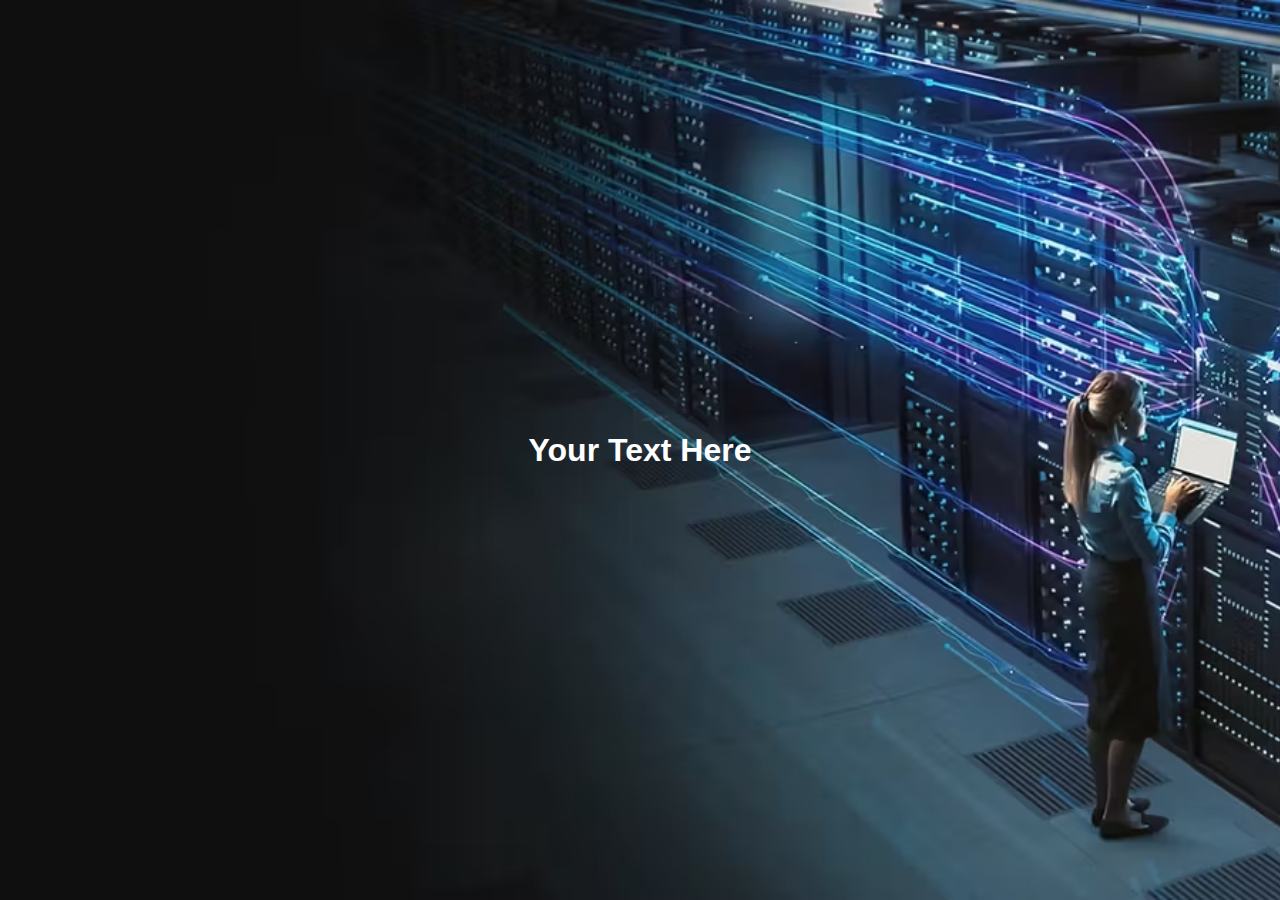
==== sam.html @ 27994e37 "first commit" ====
<!DOCTYPE html>
<html lang="en">
<head>
    <meta charset="UTF-8">
    <meta name="viewport" content="width=device-width, initial-scale=1.0">
    <title>Text on Background Image</title>
    <style>
        body {
            margin: 0;
            padding: 0;
            font-family: Arial, sans-serif;
        }
        .background {
            position: relative;
            width: 100%;
            height: 100vh;
            background: url('./IMAGES/bgimage.jpg') no-repeat center center/cover;
            display: flex;
            align-items: center;
            justify-content: center;
            color: white;
            text-align: center;
        }
        
        
        .text {
            position: relative;
            font-size: 2rem;
            font-weight: bold;
        }
    </style>
</head>
<body>
    <div class="background">
        <div class="overlay"></div>
        <div class="text">Your Text Here</div>
    </div>
</body>
</html>
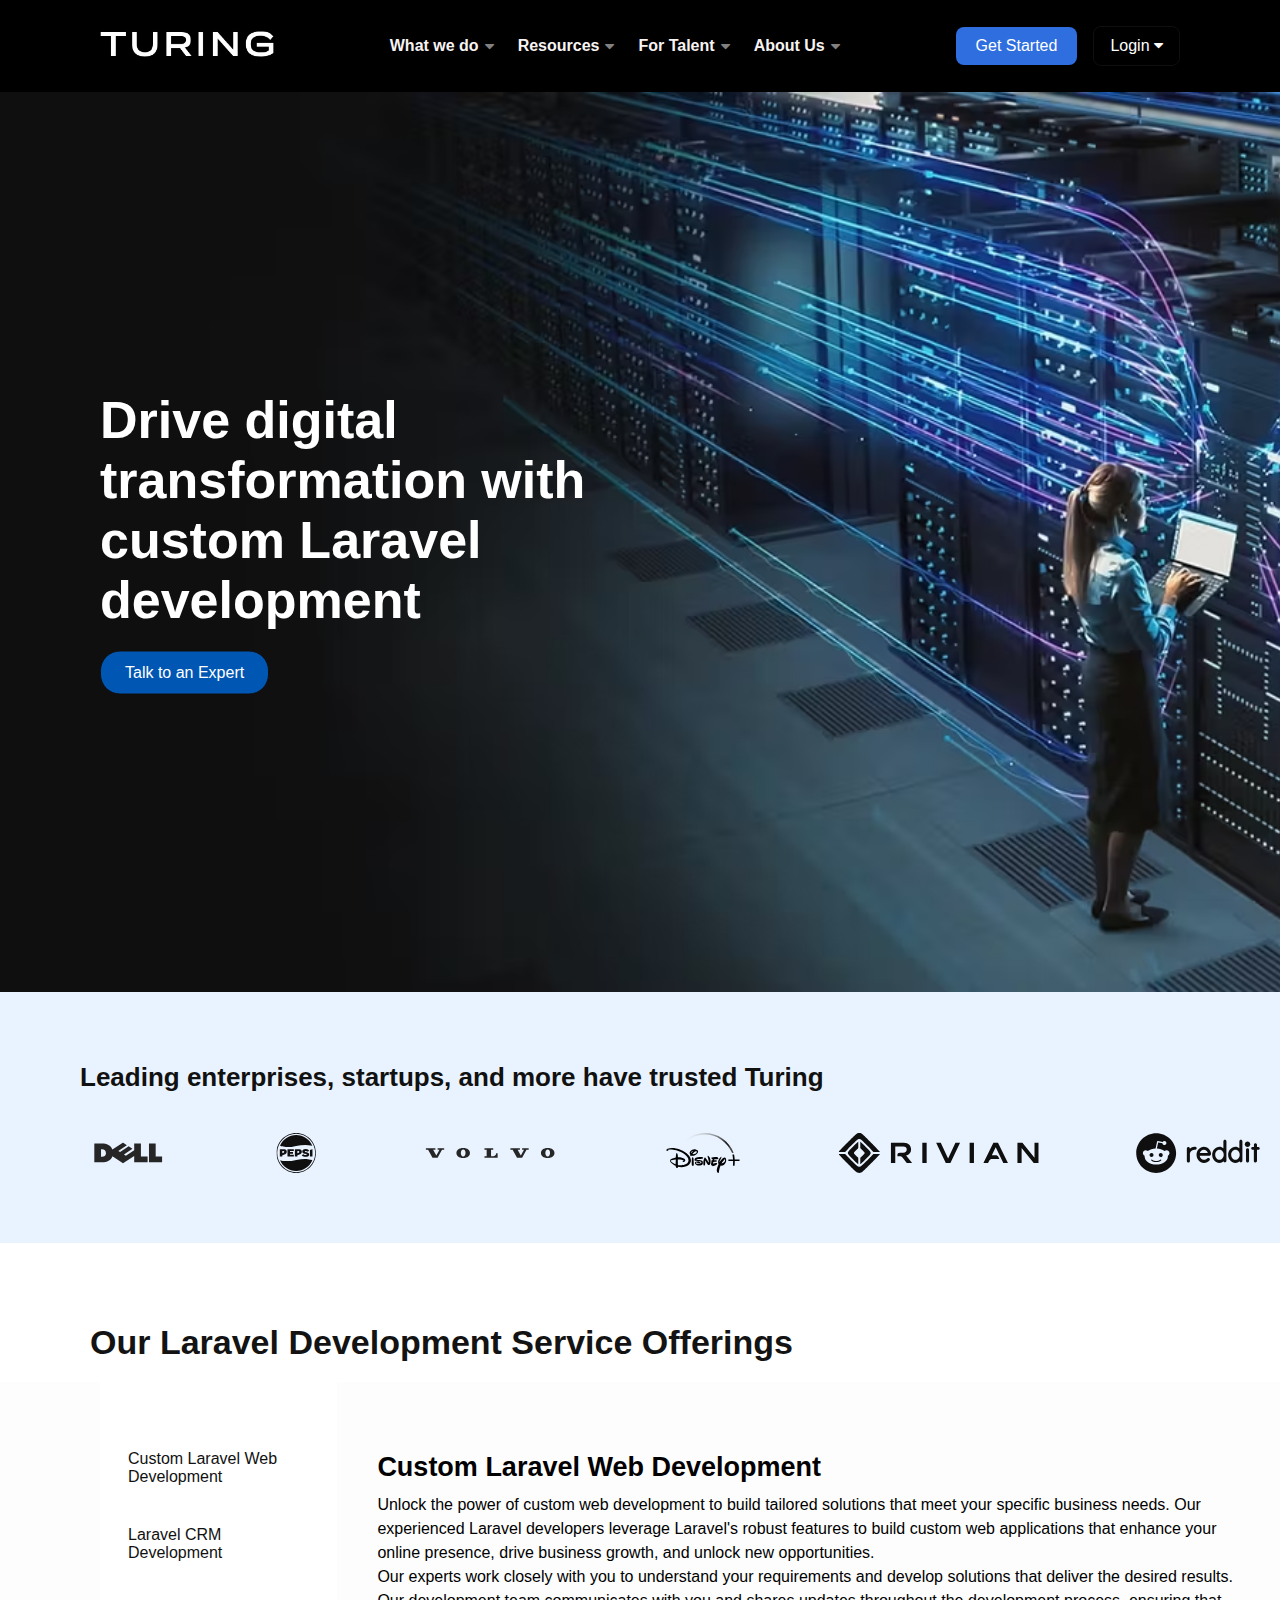
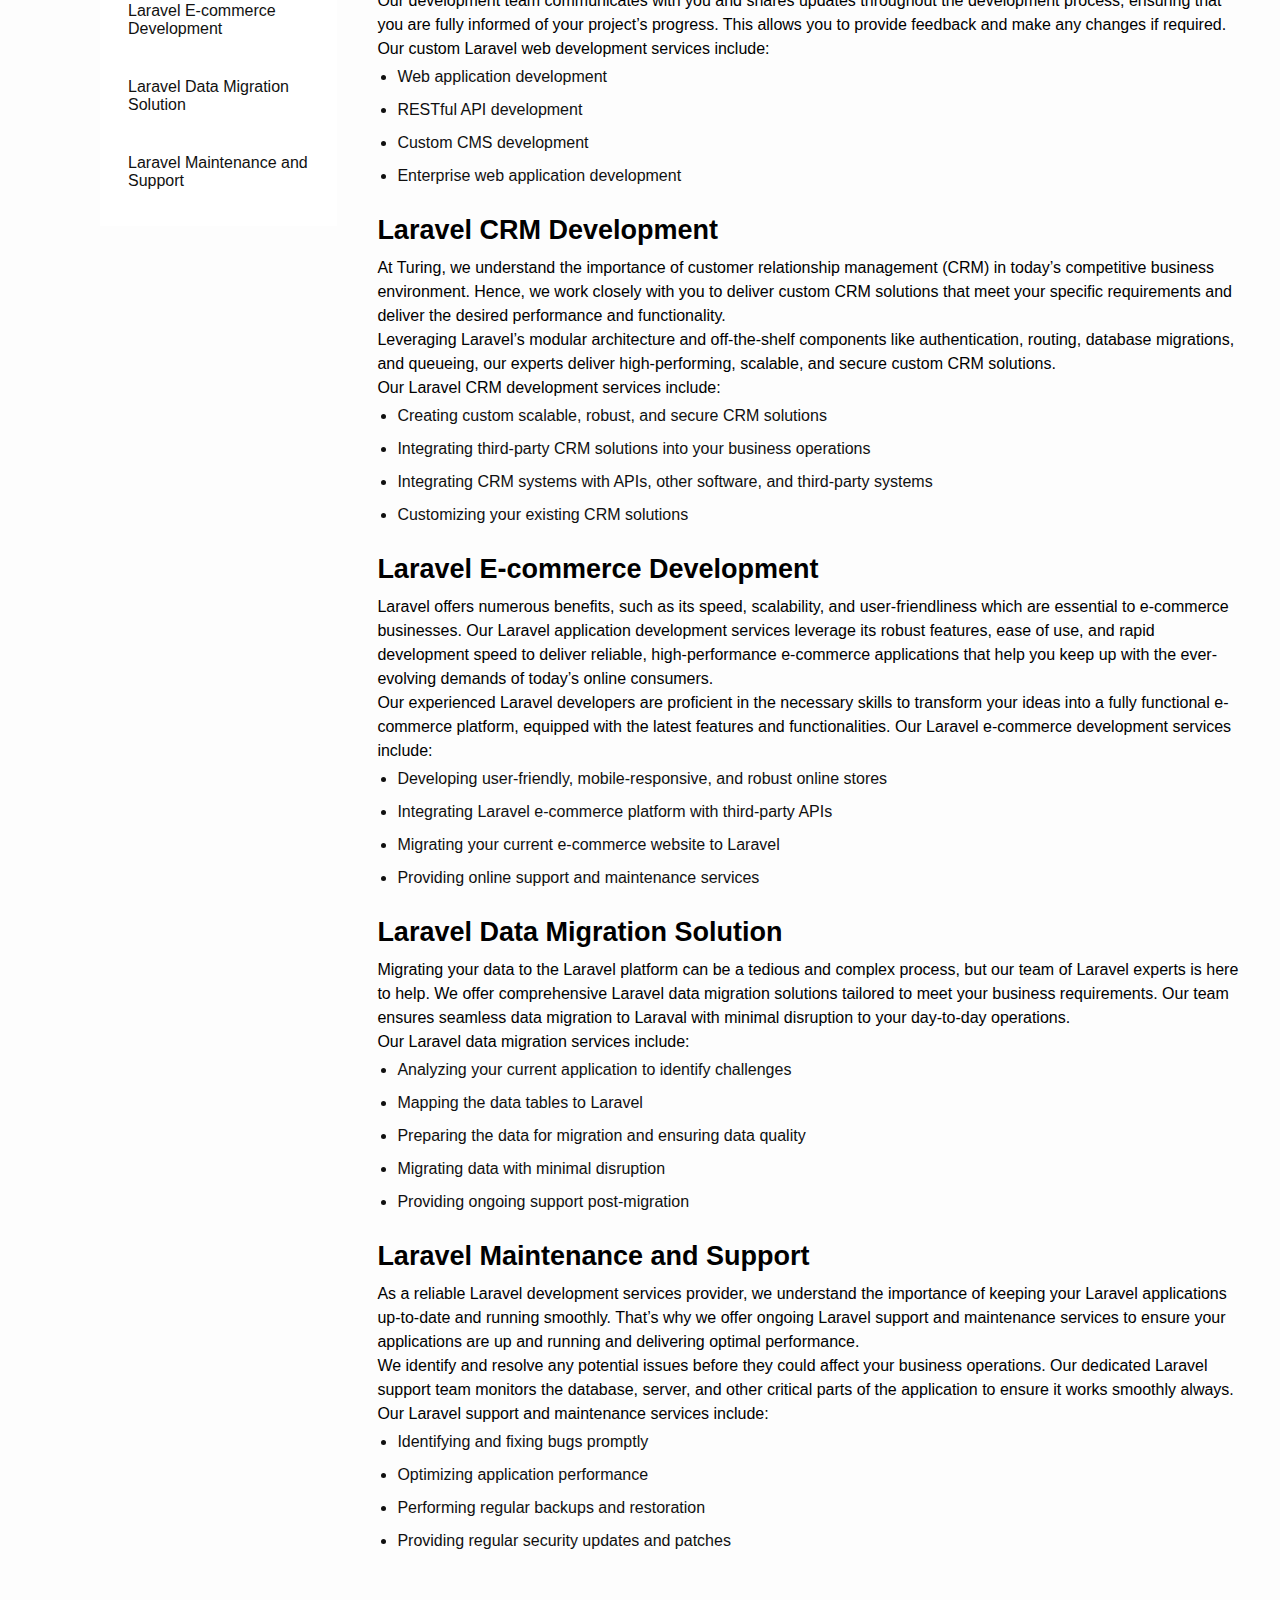
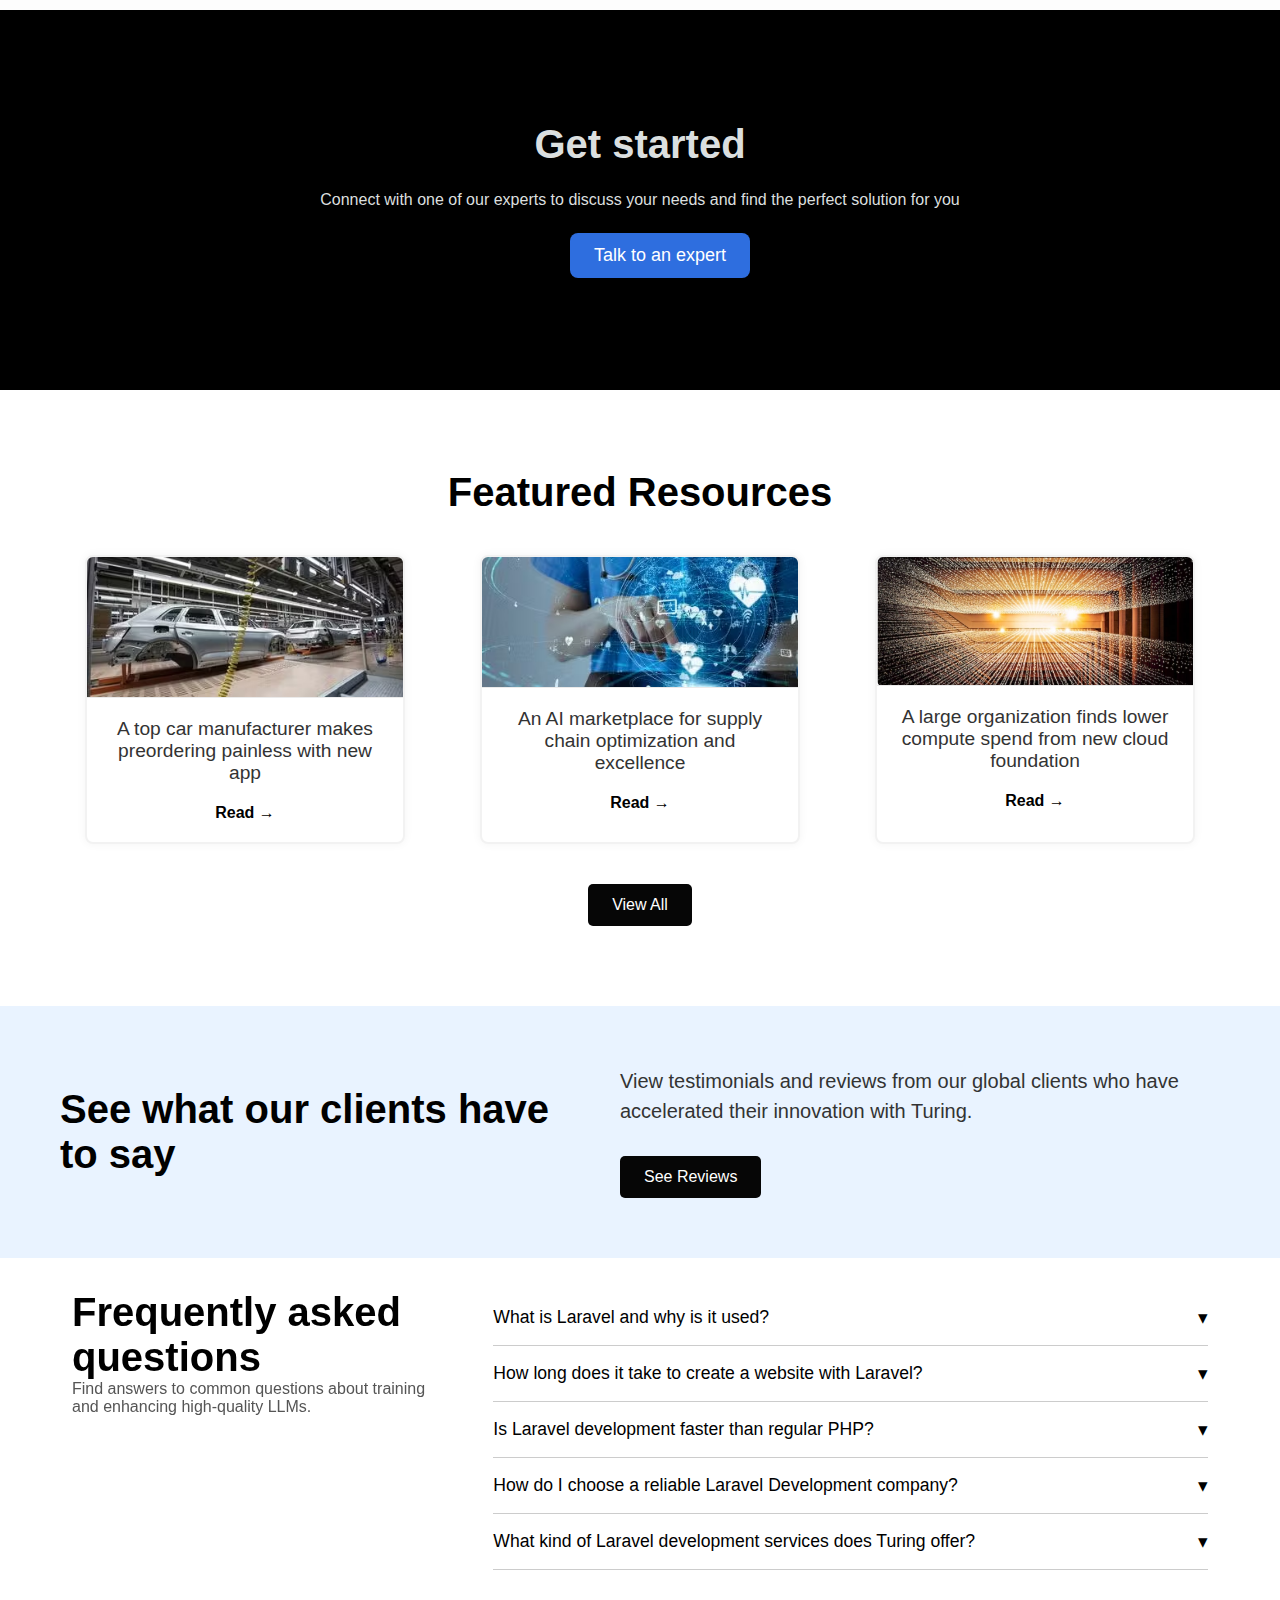
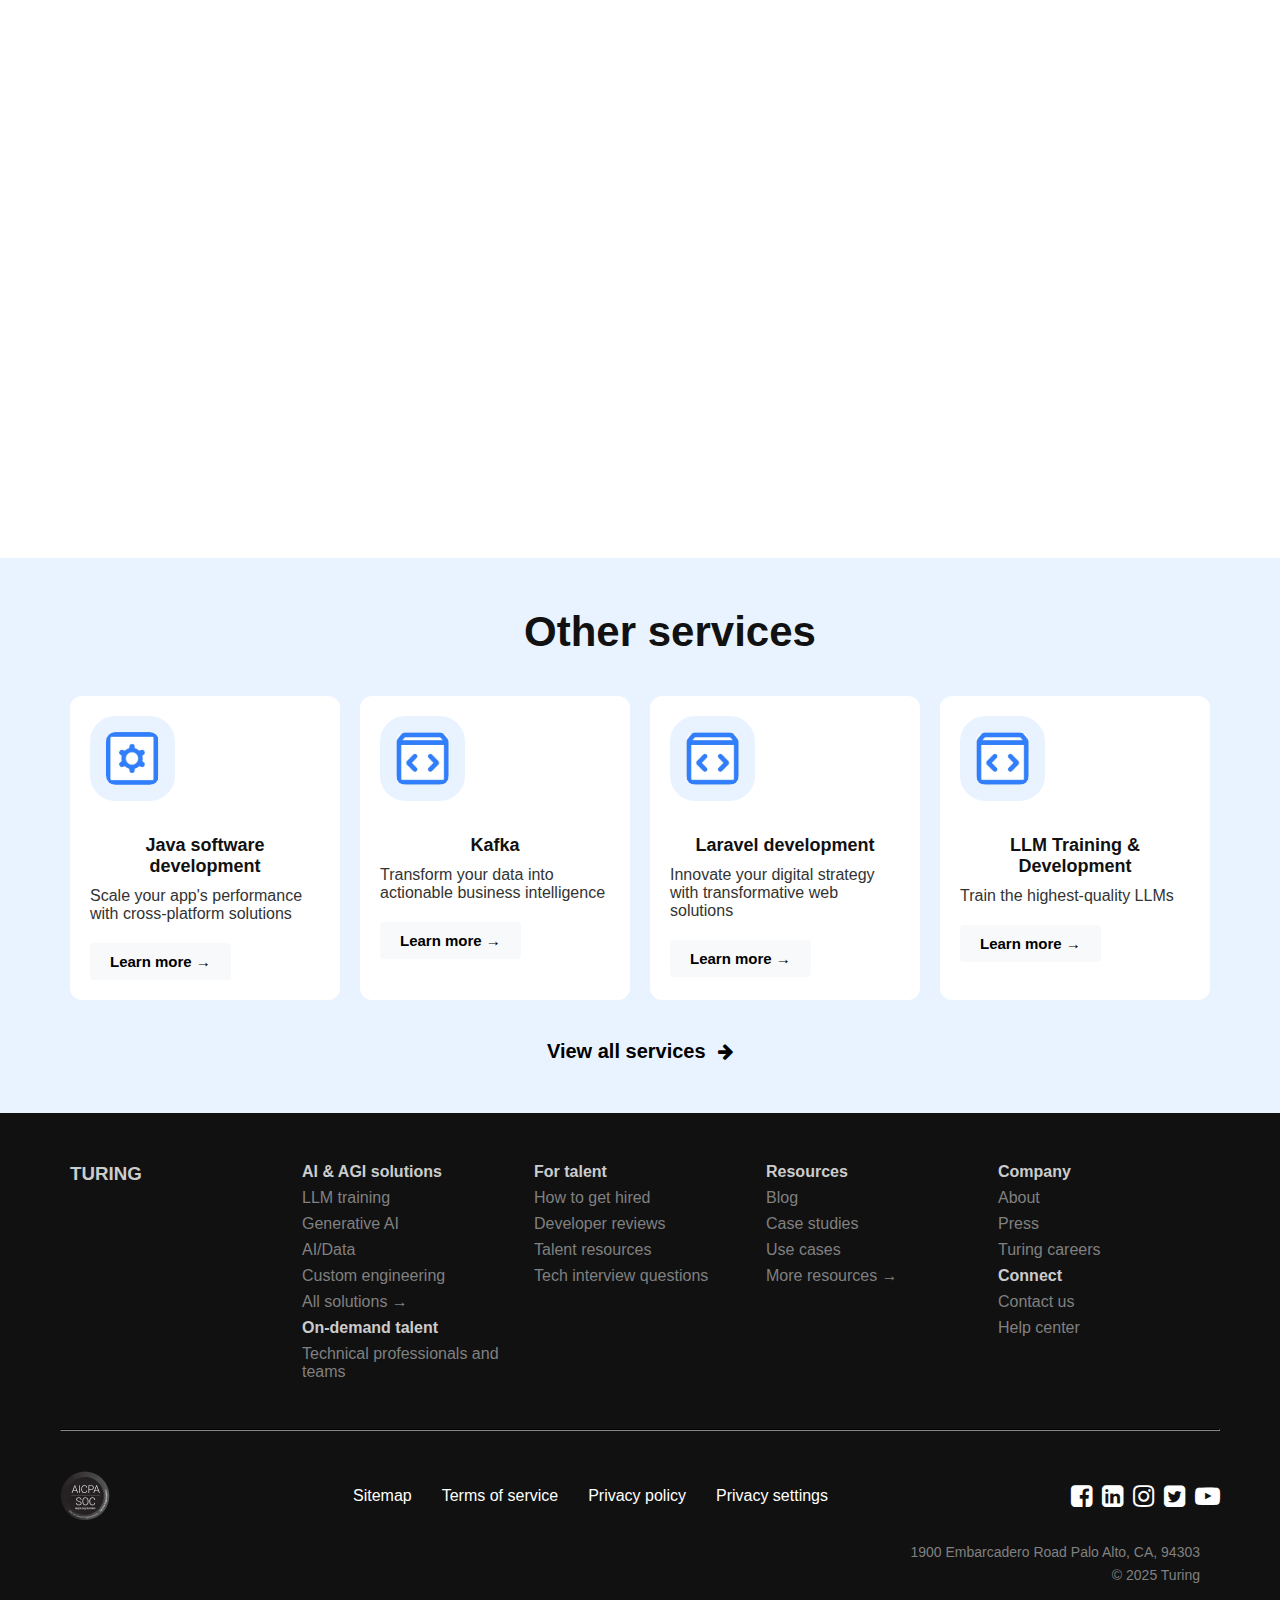
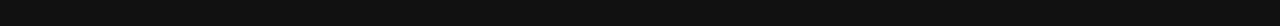
==== commit 772d4f85: "done" ====
--- a/sam.html
+++ b/sam.html
@@ -1,39 +1,1162 @@
 <!DOCTYPE html>
 <html lang="en">
+
 <head>
-    <meta charset="UTF-8">
-    <meta name="viewport" content="width=device-width, initial-scale=1.0">
-    <title>Text on Background Image</title>
-    <style>
-        body {
-            margin: 0;
-            padding: 0;
-            font-family: Arial, sans-serif;
-        }
-        .background {
-            position: relative;
-            width: 100%;
-            height: 100vh;
-            background: url('./IMAGES/bgimage.jpg') no-repeat center center/cover;
-            display: flex;
-            align-items: center;
-            justify-content: center;
-            color: white;
-            text-align: center;
-        }
-        
-        
-        .text {
-            position: relative;
-            font-size: 2rem;
-            font-weight: bold;
-        }
-    </style>
+  <meta charset="UTF-8">
+  <title>Strategic IT Consulting Services</title>
+  <link rel="stylesheet" href="https://cdnjs.cloudflare.com/ajax/libs/font-awesome/6.5.0/css/all.min.css" />
+  <link rel="stylesheet" href="https://cdnjs.cloudflare.com/ajax/libs/font-awesome/4.7.0/css/font-awesome.css"/>
+
+  <style>
+    * {
+      margin: 0;
+      padding: 0;
+      box-sizing: border-box;
+    }
+
+    body {
+      font-family: Arial, sans-serif;
+      overflow-x: hidden;
+    }
+
+    nav {
+      width: 100%;
+      height: 92px;
+      background: #000;
+      display: flex;
+      align-items: center;
+      justify-content: space-between;
+      position: fixed;
+      top: 0;
+      z-index: 999;
+      padding: 0 100px;
+    }
+
+    .logo img {
+      height: 40px;
+    }
+
+    .nav-links {
+      display: flex;
+      align-items: center;
+      gap: 24px;
+    }
+
+    .nav-links li {
+      list-style: none;
+      display: flex;
+      align-items: center;
+      gap: 6px;
+    }
+
+    .nav-links a {
+      color: #f8f3f3;
+      text-decoration: none;
+      font-weight: bold;
+      font-size: 16px;
+    }
+
+    .action-buttons {
+      display: flex;
+      align-items: center;
+      gap: 16px;
+    }
+
+    .btn-header {
+      background-color: rgb(46, 110, 223);
+      color: white;
+      padding: 10px 20px;
+      font-size: 16px;
+      border: none;
+      border-radius: 8px;
+      cursor: pointer;
+      transition: 0.3s ease;
+    }
+
+    .btn-header:hover {
+      background-color: #0056b3;
+    }
+
+    .custom-button {
+      padding: 10px 16px;
+      font-size: 16px;
+      background-color: black;
+      color: white;
+      border: 1px solid #100f0f;
+      border-radius: 8px;
+      cursor: pointer;
+      transition: all 0.3s ease-in-out;
+    }
+
+    .hero {
+      width: 100%;
+      height: 100vh;
+      margin-top: 92px;
+      position: relative;
+    }
+
+    .hero img {
+      width: 100%;
+      height: 100%;
+      object-fit: cover;
+    }
+
+    .text-overlay {
+      position: absolute;
+      top: 50%;
+      left: 100px;
+      transform: translateY(-50%);
+      color: white;
+      font-size: 52px;
+      font-weight: bold;
+      max-width: 500px;
+    }
+
+    .img-btn {
+      display: inline-block;
+      margin-top: 20px;
+      padding: 12px 24px;
+      background-color: #0056b3;
+      color: white;
+      border: 1px solid #100f0f;
+      border-radius: 20px;
+      cursor: pointer;
+      transition: all 0.3s ease-in-out;
+      font-size: 16px;
+    }
+
+    .img-btn:hover {
+      background-color: #0574ea;
+    }
+
+    .leading {
+      font-family: Arial, sans-serif;
+      padding: 70px 20px;
+      background-color: rgb(233 243 255);
+    }
+
+    h2 {
+      color: #111;
+      font-size: 26px;
+      font-weight: bold;
+      margin-left: 60px;
+      margin-bottom: 40px;
+    }
+
+    .logo-grid {
+      display: flex;
+      flex-wrap: wrap;
+      justify-content: space-between;
+      align-items: center;
+      row-gap: 40px;
+      margin-left: 38px;
+    }
+
+    .logo-grid img {
+      max-height: 40px;
+      object-fit: contain;
+      margin-left: 20px;
+      filter: grayscale(100%);
+      transition: transform 0.3s ease, filter 0.3s ease;
+    }
+
+    .logo-grid img:hover {
+      transform: scale(1.05);
+      filter: grayscale(0%);
+    }
+
+    .main-wrapper {
+      display: flex;
+      flex-direction: column;
+    }
+
+    .top-heading {
+      background-color: #ffffff;
+      padding: 20px 90px;
+      font-size: 34px;
+      font-weight: bold;
+      color: #131313;
+      /* box-shadow: 0 2px 8px rgba(0, 0, 0, 0.1); */
+      margin-top: 60px;
+    }
+
+    .secondcontent {
+      display: flex;
+      position: relative;
+      min-height: 100vh;
+      background-color: #fdfdfd;
+    }
+
+    .box11 {
+      position: sticky;
+      top: 100px;
+      width: 20%;
+      background-color: #fff;
+      padding: 20px;
+      /* box-shadow: 2px 0px 8px rgba(0, 0, 0, 0.1); */
+      height: fit-content;
+      align-self: flex-start;
+      margin-left: 100px;
+    }
+
+    .box11 ul {
+      padding-left: 0;
+      list-style: none;
+      margin-top: 40px;
+    }
+
+    .box11 li {
+      margin-top: 24px;
+      color: rgb(99, 97, 97);
+      cursor: pointer;
+      transition: background-color 0.3s;
+      padding: 8px;
+    }
+
+    .box11 li a {
+      text-decoration: none;
+      color: #111111;
+    }
+
+    .box11 li:hover {
+      background-color: rgb(233 243 255);
+      color: #333;
+    }
+
+    .box22 {
+      width: 80%;
+      height: 100%;
+      overflow-y: auto;
+      padding: 40px;
+    }
+
+    .box22 h1 {
+      font-size: 27px;
+      margin-top: 30px;
+    }
+
+    .box22 p {
+      margin-top: 10px;
+      font-size: 16px;
+      line-height: 1.5;
+    }
+
+    .box22 ul {
+      font-size: 18px;
+      margin-left: 20px;
+      color: #101010;
+      list-style-type: disc;
+      margin-bottom: 20px;
+    }
+
+    .box22 ul li {
+      margin-bottom: 15px;
+      font-size: 16px;
+      margin-top: 7px;
+    }
+
+    @media (max-width: 768px) {
+      nav {
+        padding: 0 20px;
+      }
+
+      .nav-links {
+        display: none;
+      }
+
+      .leading h2 {
+        margin-left: 20px;
+        font-size: 20px;
+      }
+
+      .logo-grid {
+        margin: 0 auto;
+        justify-content: center;
+      }
+
+      .secondcontent {
+        flex-direction: column;
+      }
+
+      .box11 {
+        width: 100%;
+        position: relative;
+        top: auto;
+        box-shadow: none;
+      }
+
+      .box22 {
+        width: 100%;
+      }
+    }
+    .getstarted {
+    text-align: center; 
+    display: flex; 
+    flex-direction: column; 
+    align-items: center; 
+    gap: 24px; 
+    padding: 64px 20px; 
+    
+   
+    color: rgb(219, 223, 223);
+border-color: rgb(10, 10, 10);
+background-color: black;
+    
+    @media (min-width: 768px) {
+        padding: 112px 64px; 
+    }
+}
+#getstarted{
+    margin-left: 10px;
+}
+.buttongetstarted{
+    background-color: rgb(46 110 223 );
+    color: white;
+    padding: 12px 24px;
+    font-size: 18px;
+    border: none;
+    border-radius: 8px;
+    cursor: pointer;
+    transition: 0.3s;
+    margin-left:40px
+}
+.buttongetstarted:hover {
+    background-color: #0056b3;
+}
+.featured-resources {
+      text-align: center;
+      padding: 80px 20px;
+      background-color: #fff;
+    }
+
+    .featured-resources h1 {
+      font-size: 2.5rem;
+      margin-bottom: 40px;
+      color: #000;
+    }
+
+    .resource-container {
+      display: flex;
+      justify-content: space-evenly;
+      flex-wrap: wrap;
+      gap: 30px;
+      padding: 0 20px;
+    }
+
+    .resource-card {
+      background: #fff;
+      border: 2px solid #f2f2f2;
+      border-radius: 8px;
+      box-shadow: 0 0 10px rgba(0, 0, 0, 0.05);
+      width: 320px;
+      max-width: 100%;
+      overflow: hidden;
+      transition: box-shadow 0.3s ease;
+      display: flex;
+      flex-direction: column;
+      align-items: center;
+    }
+
+    .resource-card:hover {
+      box-shadow: 0 12px 20px rgba(0, 0, 0, 0.2);
+    }
+
+    .resource-card img {
+      width: 100%;
+      height: auto;
+      object-fit: cover;
+      border-bottom: 1px solid #eaeaea;
+    }
+
+    .resource-card p {
+      font-size: 1.2rem;
+      color: #333;
+      padding: 20px;
+      font-weight: 500;
+    }
+
+    .read-btn {
+      background: none;
+      border: none;
+      color: #000;
+      font-weight: 600;
+      font-size: 1rem;
+      cursor: pointer;
+      margin-bottom: 20px;
+      transition: transform 0.2s ease;
+    }
+
+    .read-btn:hover {
+      transform: scale(1.05);
+    }
+
+    .view-all-wrapper {
+      margin-top: 40px;
+    }
+
+    .view-all-btn {
+      background-color: #000;
+      color: #fff;
+      padding: 12px 24px;
+      font-size: 1rem;
+      border: none;
+      border-radius: 6px;
+      cursor: pointer;
+      transition: transform 0.2s ease-in-out, box-shadow 0.2s ease-in-out;
+    }
+
+    .view-all-btn:hover {
+      transform: scale(1.05);
+      box-shadow: 0 6px 10px rgba(0, 0, 0, 0.2);
+    }
+
+    @media (max-width: 1100px) {
+      .resource-container {
+        justify-content: center;
+      }
+      
+    }
+    .review-container {
+      width: 100%;
+      background-color: rgb(233, 243, 255);
+      display: flex;
+      justify-content: space-evenly;
+      align-items: center;
+      flex-wrap: wrap;
+      padding: 60px 20px;
+      gap: 20px;
+      text-align: left;
+    }
+
+    .review-heading {
+      max-width: 500px;
+      flex: 1;
+    }
+
+    .review-heading h1 {
+      font-size: 2.5rem;
+      font-weight: 600;
+      color: #000;
+    }
+
+    .review-content {
+      max-width: 600px;
+      flex: 1;
+    }
+
+    .review-content p {
+      font-size: 1.25rem;
+      color: #333;
+      margin-bottom: 30px;
+      line-height: 1.5;
+    }
+
+    .view-all-btn {
+      background-color: #060606;
+      color: white;
+      border: none;
+      padding: 12px 24px;
+      font-size: 16px;
+      cursor: pointer;
+      border-radius: 5px;
+      transition: transform 0.2s ease-in-out, box-shadow 0.2s ease-in-out;
+    }
+
+    .view-all-btn:hover {
+      transform: scale(1.05);
+      box-shadow: 0 6px 10px rgba(0, 0, 0, 0.2); 
+    }
+
+    @media (max-width: 768px) {
+      .review-container {
+        flex-direction: column;
+        text-align: center;
+      }
+
+      .review-heading,
+      .review-content {
+        max-width: 100%;
+        flex: 1 1 100%;
+      }
+
+      .review-heading h1 {
+        font-size: 2rem;
+      }
+
+      .review-content p {
+        font-size: 1.1rem;
+      }
+    }
+    .faq-container {
+      display: flex;
+      flex-direction: row;
+      max-width: 1200px;
+      margin: auto;
+      min-height: 100vh;
+    }
+
+    .faq-left {
+      flex: 1;
+      /* background-color: #f9f9f9; */
+      padding: 2rem;
+      position: sticky;
+      top: 0;
+      height: 100vh;
+      overflow-y: auto;
+    }
+
+    .faq-right {
+      flex: 2;
+      padding: 2rem;
+      overflow-y: auto;
+    }
+
+    h1 {
+      font-size: 2.5rem;
+    }
+
+    .faq-description {
+      color: #555;
+      margin-bottom: 2rem;
+    }
+
+    .faq-item {
+      border-bottom: 1px solid #ccc;
+      padding: 1rem 0;
+    }
+
+    .faq-question {
+      font-size: 1.1rem;
+      font-weight: 500;
+      cursor: pointer;
+      display: flex;
+      justify-content: space-between;
+      align-items: center;
+    }
+
+    input[type="checkbox"] {
+      display: none;
+    }
+
+    .faq-answer {
+      max-height: 0;
+      overflow: hidden;
+      transition: max-height 0.3s ease;
+      color: #333;
+      padding-left: 1.2rem;
+    }
+
+    input[type="checkbox"]:checked + label::after {
+      content: "▴";
+    }
+
+    label::after {
+      content: "▾";
+      font-size: 1.2rem;
+      margin-left: auto;
+    }
+
+    input[type="checkbox"]:checked ~ .faq-answer {
+      max-height: 1000px;
+      margin-top: 0.5rem;
+    }
+
+    label {
+      cursor: pointer;
+      display: flex;
+      justify-content: space-between;
+      align-items: center;
+    }
+
+    /* Responsive styles */
+    @media (max-width: 768px) {
+      .faq-container {
+        flex-direction: column;
+      }
+
+      .faq-left {
+        position: relative;
+        height: auto;
+        padding: 1.5rem;
+      }
+
+      .faq-right {
+        padding: 1.5rem;
+      }
+
+      h1 {
+        font-size: 2rem;
+      }
+    }
+
+    @media (max-width: 480px) {
+      .faq-question {
+        font-size: 1rem;
+      }
+
+      .faq-left,
+      .faq-right {
+        padding: 1rem;
+      }
+    }
+    .Otherservices {
+      background-color: rgb(233 243 255);
+      padding: 50px 20px;
+    }
+
+    .Otherservices h2 {
+      text-align: center;
+      font-size: 42px;
+      margin-bottom: 40px;
+    }
+
+    .containerservices {
+      display: flex;
+      flex-wrap: wrap;
+      justify-content: center;
+      gap: 20px;
+    }
+
+    .box {
+      flex: 0 0 calc(25% - 40px);
+      background-color: #fff;
+      padding: 20px;
+      border-radius: 12px;
+      box-sizing: border-box;
+      transition: box-shadow 0.3s ease;
+      max-width: 300px;
+      min-width: 260px;
+    }
+
+    .box:hover {
+      box-shadow: 0 6px 10px rgba(0, 0, 0, 0.2);
+    }
+
+    .box img {
+      width: 85px;
+      height: 85px;
+      border-radius: 30%;
+      border: 16px solid rgb(233 243 255);
+      margin-bottom: 20px;
+    }
+
+    .box h2 {
+      font-size: 18px;
+      margin: 10px 0;
+    }
+
+    .box p {
+      font-size: 16px;
+      color: #333;
+      margin-bottom: 20px;
+    }
+
+    .box button {
+      padding: 10px 20px;
+      font-size: 15px;
+      background-color: #f8f9fa;
+      border: none;
+      border-radius: 4px;
+      cursor: pointer;
+      font-weight: 600;
+    }
+
+    .box button:hover {
+      box-shadow: 0 6px 10px rgba(0, 0, 0, 0.2);
+    }
+
+    .viewallservicesall {
+      text-align: center;
+      margin-top: 40px;
+    }
+
+    .viewallservicesallbtn {
+      font-size: 20px;
+      border: none;
+      background-color: rgb(233 243 255);
+      cursor: pointer;
+      font-weight: bold;
+    }
+
+    .viewallservicesall i {
+      margin-left: 8px;
+      font-size: 18px;
+    }
+
+    /* Responsive */
+    @media screen and (max-width: 1024px) {
+      .box {
+        flex: 0 0 calc(33.33% - 40px);
+      }
+    }
+
+    @media screen and (max-width: 768px) {
+      .box {
+        flex: 0 0 calc(50% - 40px);
+      }
+    }
+
+    @media screen and (max-width: 480px) {
+      .box {
+        flex: 0 0 100%;
+      }
+
+      .Otherservices h2 {
+        font-size: 32px;
+      }
+    }
+    .footer {
+      background-color: #111;
+      padding: 40px 60px;
+      font-family: Arial, sans-serif;
+      color: white;
+    }
+
+    .footer-container {
+      display: flex;
+      justify-content: space-between;
+      flex-wrap: wrap;
+    }
+
+    .footer-column {
+      flex: 1;
+      min-width: 200px;
+      margin: 10px;
+    }
+
+    h3, h4 {
+      color: #ccc;
+    }
+
+    ul {
+      list-style: none;
+      padding: 0;
+      color: grey;
+    }
+
+    ul li {
+      margin: 8px 0;
+      cursor: pointer;
+    }
+
+    .lastfooter {
+      display: flex;
+      justify-content: space-between;
+      align-items: center;
+      flex-wrap: wrap;
+      margin-top: 40px;
+    }
+
+    .lastfooter ul {
+      display: flex;
+      gap: 30px;
+      margin: 0;
+    }
+
+    .lastfooter li {
+      font-size: medium;
+      color: #fff;
+    }
+
+    .lastfooter img {
+      width: 50px;
+      height: auto;
+    }
+
+    .iconstyle {
+      display: flex;
+      gap: 10px;
+      font-size: 25px;
+      color: white;
+    }
+
+    .iconstyle a {
+      color: white;
+    }
+
+    .lastpara {
+      display: flex;
+      justify-content: flex-end;
+      align-items: center;
+      margin-top: 20px;
+      color: grey;
+      font-size: 14px;
+      padding-right: 20px;
+      text-align: right;
+    }
+
+    .footer-address p {
+      margin: 0;
+      line-height: 1.6;
+    }
+
+    /* Responsive adjustments */
+    @media (max-width: 768px) {
+      .footer-container {
+        flex-direction: column;
+        align-items: flex-start;
+      }
+
+      .lastfooter {
+        flex-direction: column;
+        align-items: flex-start;
+        gap: 20px;
+      }
+
+      .lastfooter ul {
+        flex-direction: column;
+        gap: 10px;
+      }
+
+      .iconstyle {
+        margin-top: 10px;
+      }
+
+      .lastpara {
+        justify-content: center;
+        text-align: center;
+        padding-right: 0;
+      }
+    }
+  </style>
 </head>
+
 <body>
-    <div class="background">
-        <div class="overlay"></div>
-        <div class="text">Your Text Here</div>
-    </div>
+
+  <nav>
+    <div class="logo">
+      <img src="./IMAGES/logo.jpg" alt="logo">
+    </div>
+
+    <ul class="nav-links">
+      <li><a href="#">What we do</a> <i class="fa fa-caret-down"></i></li>
+      <li><a href="#">Resources</a> <i class="fa fa-caret-down"></i></li>
+      <li><a href="#">For Talent</a> <i class="fa fa-caret-down"></i></li>
+      <li><a href="#">About Us</a> <i class="fa fa-caret-down"></i></li>
+    </ul>
+
+    <div class="action-buttons">
+      <button class="btn-header">Get Started</button>
+      <button class="custom-button">Login <i class="fa fa-caret-down"></i></button>
+    </div>
+  </nav>
+
+  <div class="hero">
+    <img src="./IMAGES/bgimage.jpg" alt="Background Image">
+    <div class="text-overlay">
+      Drive digital transformation with custom Laravel development
+      <br>
+      <button class="img-btn">Talk to an Expert</button>
+    </div>
+  </div>
+
+  <section class="leading">
+    <h2>Leading enterprises, startups, and more have trusted Turing</h2>
+    <div class="logo-grid">
+      <img src="./IMAGES/DELL.svg" alt="Dell" />
+      <img src="./IMAGES/pepsi.svg" alt="Pepsi" />
+      <img src="./IMAGES/volvo.svg" alt="Volvo" />
+      <img src="./IMAGES/disney.svg" alt="Disney+" />
+      <img src="./IMAGES/rivan.svg" alt="Rivian" />
+      <img src="./IMAGES/redit.svg" alt="Reddit" />
+    </div>
+  </section>
+
+  <section class="main-wrapper">
+    <div class="top-heading">Our Laravel Development Service Offerings</div>
+
+    <div class="secondcontent">
+      <div class="box11">
+        <ul>
+          <li><a href="#customWebDevSection">Custom Laravel Web Development</a></li>
+          <li><a href="#crmDevSection">Laravel CRM Development</a></li>
+          <li><a href="#ecommerceDevSection">Laravel E-commerce Development</a></li>
+          <li><a href="#dataMigrationSection">Laravel Data Migration Solution</a></li>
+          <li><a href="#maintenanceSupportSection">Laravel Maintenance and Support</a></li>
+        </ul>
+      </div>
+
+      <div class="box22">
+        <div id="customWebDevSection">
+          <h1>Custom Laravel Web Development</h1>
+          <p>Unlock the power of custom web development to build tailored solutions that meet your specific business needs. Our experienced Laravel developers leverage Laravel's robust features to build custom web applications that enhance your online presence, drive business growth, and unlock new opportunities.<br>
+
+            Our experts work closely with you to understand your requirements and develop solutions that deliver the desired results. Our development team communicates with you and shares updates throughout the development process, ensuring that you are fully informed of your project’s progress. This allows you to provide feedback and make any changes if required.<br>Our custom Laravel web development services include:<br></p>
+          <ul>
+            <li>Web application development</li>
+            <li>RESTful API development</li>
+            <li>Custom CMS development</li>
+            <li>Enterprise web application development</li>
+          </ul>
+        </div>
+
+        <div id="crmDevSection">
+          <h1>Laravel CRM Development</h1>
+          <p>At Turing, we understand the importance of customer relationship management (CRM) in today’s competitive business environment. Hence, we work closely with you to deliver custom CRM solutions that meet your specific requirements and deliver the desired performance and functionality.<br>
+
+            Leveraging Laravel’s modular architecture and off-the-shelf components like authentication, routing, database migrations, and queueing, our experts deliver high-performing, scalable, and secure custom CRM solutions.<br>
+            
+            Our Laravel CRM development services include:<br></p>
+          <ul>
+            <li>Creating custom scalable, robust, and secure CRM solutions</li>
+            <li>Integrating third-party CRM solutions into your business operations</li>
+            <li>Integrating CRM systems with APIs, other software, and third-party systems</li>
+            <li>Customizing your existing CRM solutions</li>
+          </ul>
+        </div>
+
+        <div id="ecommerceDevSection">
+          <h1>Laravel E-commerce Development</h1>
+          <p>Laravel offers numerous benefits, such as its speed, scalability, and user-friendliness which are essential to e-commerce businesses. Our Laravel application development services leverage its robust features, ease of use, and rapid development speed to deliver reliable, high-performance e-commerce applications that help you keep up with the ever-evolving demands of today’s online consumers.<br>
+
+            Our experienced Laravel developers are proficient in the necessary skills to transform your ideas into a fully functional e-commerce platform, equipped with the latest features and functionalities. Our Laravel e-commerce development services include:<br></p>
+          <ul>
+            <li>Developing user-friendly, mobile-responsive, and robust online stores</li>
+            <li>Integrating Laravel e-commerce platform with third-party APIs</li>
+            <li>Migrating your current e-commerce website to Laravel</li>
+            <li>Providing online support and maintenance services</li>
+          </ul>
+        </div>
+
+        <div id="dataMigrationSection">
+          <h1>Laravel Data Migration Solution</h1>
+          <p>Migrating your data to the Laravel platform can be a tedious and complex process, but our team of Laravel experts is here to help. We offer comprehensive Laravel data migration solutions tailored to meet your business requirements. Our team ensures seamless data migration to Laraval with minimal disruption to your day-to-day operations.<br>
+
+            Our Laravel data migration services include:<br></p>
+          <ul>
+            <li>Analyzing your current application to identify challenges</li>
+            <li>Mapping the data tables to Laravel</li>
+            <li>Preparing the data for migration and ensuring data quality</li>
+            <li>Migrating data with minimal disruption</li>
+            <li>Providing ongoing support post-migration</li>
+          </ul>
+        </div>
+
+        <div id="maintenanceSupportSection">
+          <h1>Laravel Maintenance and Support</h1>
+          <p>As a reliable Laravel development services provider, we understand the importance of keeping your Laravel applications up-to-date and running smoothly. That’s why we offer ongoing Laravel support and maintenance services to ensure your applications are up and running and delivering optimal performance.<br>
+
+            We identify and resolve any potential issues before they could affect your business operations. Our dedicated Laravel support team monitors the database, server, and other critical parts of the application to ensure it works smoothly always.<br>
+            
+            Our Laravel support and maintenance services include:<br></p>
+          <ul>
+            <li>Identifying and fixing bugs promptly</li>
+            <li>Optimizing application performance</li>
+            <li>Performing regular backups and restoration</li>
+            <li>Providing regular security updates and patches</li>
+          </ul>
+        </div>
+      </div>
+    </div>
+  </section>
+  <body>
+    <div class="getstarted">
+      <h1>Get started</h1>
+      <p>Connect with one of our experts to discuss your needs and find the perfect solution for you</p>
+      <button class="buttongetstarted">Talk to an expert</button>
+  </div>
+  
+  <section class="featured-resources">
+    <h1>Featured Resources</h1>
+
+    <div class="resource-container">
+      <div class="resource-card">
+        <img src="./IMAGES/feature1.jpg" alt="Image 1" />
+        <p>A top car manufacturer makes preordering painless with new app</p>
+        <button class="read-btn">Read →</button>
+      </div>
+
+      <div class="resource-card">
+        <img src="./IMAGES/feature2.jpg" alt="Image 2" />
+        <p>An AI marketplace for supply chain optimization and excellence</p>
+        <button class="read-btn">Read →</button>
+      </div>
+
+      <div class="resource-card">
+        <img src="./IMAGES/feature3.jpg" alt="Image 3" />
+        <p>A large organization finds lower compute spend from new cloud foundation</p>
+        <button class="read-btn">Read →</button>
+      </div>
+    </div>
+
+    <div class="view-all-wrapper">
+      <button class="view-all-btn">View All</button>
+    </div>
+  </section>
+  
+  <section class="review-container">
+    <div class="review-heading">
+      <h1>See what our clients have to say</h1>
+    </div>
+    <div class="review-content">
+      <p>View testimonials and reviews from our global clients who have accelerated their innovation with Turing.</p>
+      <button class="view-all-btn">See Reviews</button>
+    </div>
+  </section>
+  <div class="faq-container">
+    <!-- Left Box -->
+    <div class="faq-left">
+      <h1>Frequently asked questions</h1>
+      <p class="faq-description">Find answers to common questions about training and enhancing high-quality LLMs.</p>
+    </div>
+
+    <!-- Right Box -->
+    <div class="faq-right">
+      <div class="faq-item">
+        <input type="checkbox" id="faq1">
+        <label class="faq-question" for="faq1">What is Laravel and why is it used?</label>
+        <div class="faq-answer">Laravel is a powerful PHP framework used to build web applications and APIs. It has important features like MVC architecture support, routing, database migration system, dynamic engine, robust security, and many others to build high-performance, reliable, scalable, and secure web apps at scale.</div>
+      </div>
+
+      <div class="faq-item">
+        <input type="checkbox" id="faq2">
+        <label class="faq-question" for="faq2">How long does it take to create a website with Laravel?</label>
+        <div class="faq-answer">The time required to build a website using Laravel depends on various factors like the complexity of the project, design requirements, required features, the development team’s expertise, etc. Usually, an experienced Laravel developer will require two to four weeks to develop a basic website. However, if you require advanced functionalities such as custom integrations and data visualization, it will increase the development timeline.</div>
+      </div>
+
+      <div class="faq-item">
+        <input type="checkbox" id="faq3">
+        <label class="faq-question" for="faq3">Is Laravel development faster than regular PHP?</label>
+        <div class="faq-answer">Yes, Laravel development is usually faster than regular PHP development because it offers many pre-built tools and its syntax and structure are more streamlined than traditional PHP code. It saves a significant amount of time spent on repetitive tasks, providing a faster time to market and a better ROI.</div>
+      </div>
+
+      <div class="faq-item">
+        <input type="checkbox" id="faq4">
+        <label class="faq-question" for="faq4">How do I choose a reliable Laravel Development company?</label>
+        <div class="faq-answer">
+          Choosing the right Laravel web development company for your web development project can be challenging. You need to consider a few factors, such as:
+          <br><br>
+          <strong>Experience:</strong> Check the company's track record in Laravel development.<br>
+          <strong>Developers' skills:</strong> Look for expertise in web design, development, testing, and deployment.<br>
+          <strong>Customization:</strong> Choose a company offering tailored solutions for your business.<br>
+          <strong>Timelines:</strong> Make sure they can deliver on time.<br>
+          <strong>Customer reviews:</strong> Check reviews to gauge service quality.
+        </div>
+      </div>
+
+      <div class="faq-item">
+        <input type="checkbox" id="faq5">
+        <label class="faq-question" for="faq5">What kind of Laravel development services does Turing offer?</label>
+        <div class="faq-answer">Turing offers a wide range of Laravel development services that are personalized to our client’s specific business goals. Our services include Laravel web application development, Laravel e-commerce development, Laravel migration, API development and integration, and more.</div>
+      </div>
+    </div>
+  </div>
+  <div class="Otherservices">
+    <h2>Other services</h2>
+    <div class="containerservices">
+      <div class="box">
+        <img src="./IMAGES/ser2.jpg" alt="Java Development">
+        <h2>Java software development</h2>
+        <p>Scale your app's performance with cross-platform solutions</p>
+        <button class="btnservice">Learn more →</button>
+      </div>
+      <div class="box">
+        <img src="./IMAGES/ser1.jpg" alt="Kafka">
+        <h2>Kafka</h2>
+        <p>Transform your data into actionable business intelligence</p>
+        <button class="btnservice">Learn more →</button>
+      </div>
+      <div class="box">
+        <img src="./IMAGES/ser1.jpg" alt="Laravel">
+        <h2>Laravel development</h2>
+        <p>Innovate your digital strategy with transformative web solutions</p>
+        <button class="btnservice">Learn more →</button>
+      </div>
+      <div class="box">
+        <img src="./IMAGES/ser1.jpg" alt="LLM Training">
+        <h2>LLM Training & Development</h2>
+        <p>Train the highest-quality LLMs</p>
+        <button class="btnservice">Learn more →</button>
+      </div>
+    </div>
+
+    <div class="viewallservicesall">
+      <button class="viewallservicesallbtn">View all services</button>
+      <i class="fa fa-arrow-right" aria-hidden="true"></i>
+    </div>
+  </div>
+  <footer class="footer">
+    <div class="footer-container">
+      <div class="footer-column">
+        <h3>TURING</h3>
+      </div>
+      <div class="footer-column">
+        <h4>AI & AGI solutions</h4>
+        <ul>
+          <li>LLM training</li>
+          <li>Generative AI</li>
+          <li>AI/Data</li>
+          <li>Custom engineering</li>
+          <li>All solutions →</li>
+        </ul>
+        <h4>On-demand talent</h4>
+        <ul>
+          <li>Technical professionals and teams</li>
+        </ul>
+      </div>
+      <div class="footer-column">
+        <h4>For talent</h4>
+        <ul>
+          <li>How to get hired</li>
+          <li>Developer reviews</li>
+          <li>Talent resources</li>
+          <li>Tech interview questions</li>
+        </ul>
+      </div>
+      <div class="footer-column">
+        <h4>Resources</h4>
+        <ul>
+          <li>Blog</li>
+          <li>Case studies</li>
+          <li>Use cases</li>
+          <li>More resources →</li>
+        </ul>
+      </div>
+      <div class="footer-column">
+        <h4>Company</h4>
+        <ul>
+          <li>About</li>
+          <li>Press</li>
+          <li>Turing careers</li>
+        </ul>
+        <h4>Connect</h4>
+        <ul>
+          <li>Contact us</li>
+          <li>Help center</li>
+        </ul>
+      </div>
+    </div>
+
+    <hr style="margin-top: 30px; border-color: #333;" />
+
+    <div class="lastfooter">
+      <img src="./IMAGES/footerlogo.jpg" alt="footerlogo" />
+      <ul>
+        <li>Sitemap</li>
+        <li>Terms of service</li>
+        <li>Privacy policy</li>
+        <li>Privacy settings</li>
+      </ul>
+       <div class="iconstyle">
+        <a href="#"><i class="fa fa-facebook-square" aria-hidden="true"></i></a>
+        <a href="#"><i class="fa fa-linkedin-square" aria-hidden="true"></i></a>
+        <a href="#"><i class="fa fa-instagram" aria-hidden="true"></i></a>
+        <a href="#"><i class="fa fa-twitter-square" aria-hidden="true"></i></a>
+        <a href="#"><i class="fa fa-youtube-play" aria-hidden="true"></i></a>
+      </div>
+    </div>
+
+    <div class="lastpara">
+      <div class="footer-address">
+        <p>1900 Embarcadero Road Palo Alto, CA, 94303</p>
+        <p>© 2025 Turing</p>
+      </div>
+    </div>
+  </footer>
+
+ 
+  
+  
 </body>
+
 </html>
